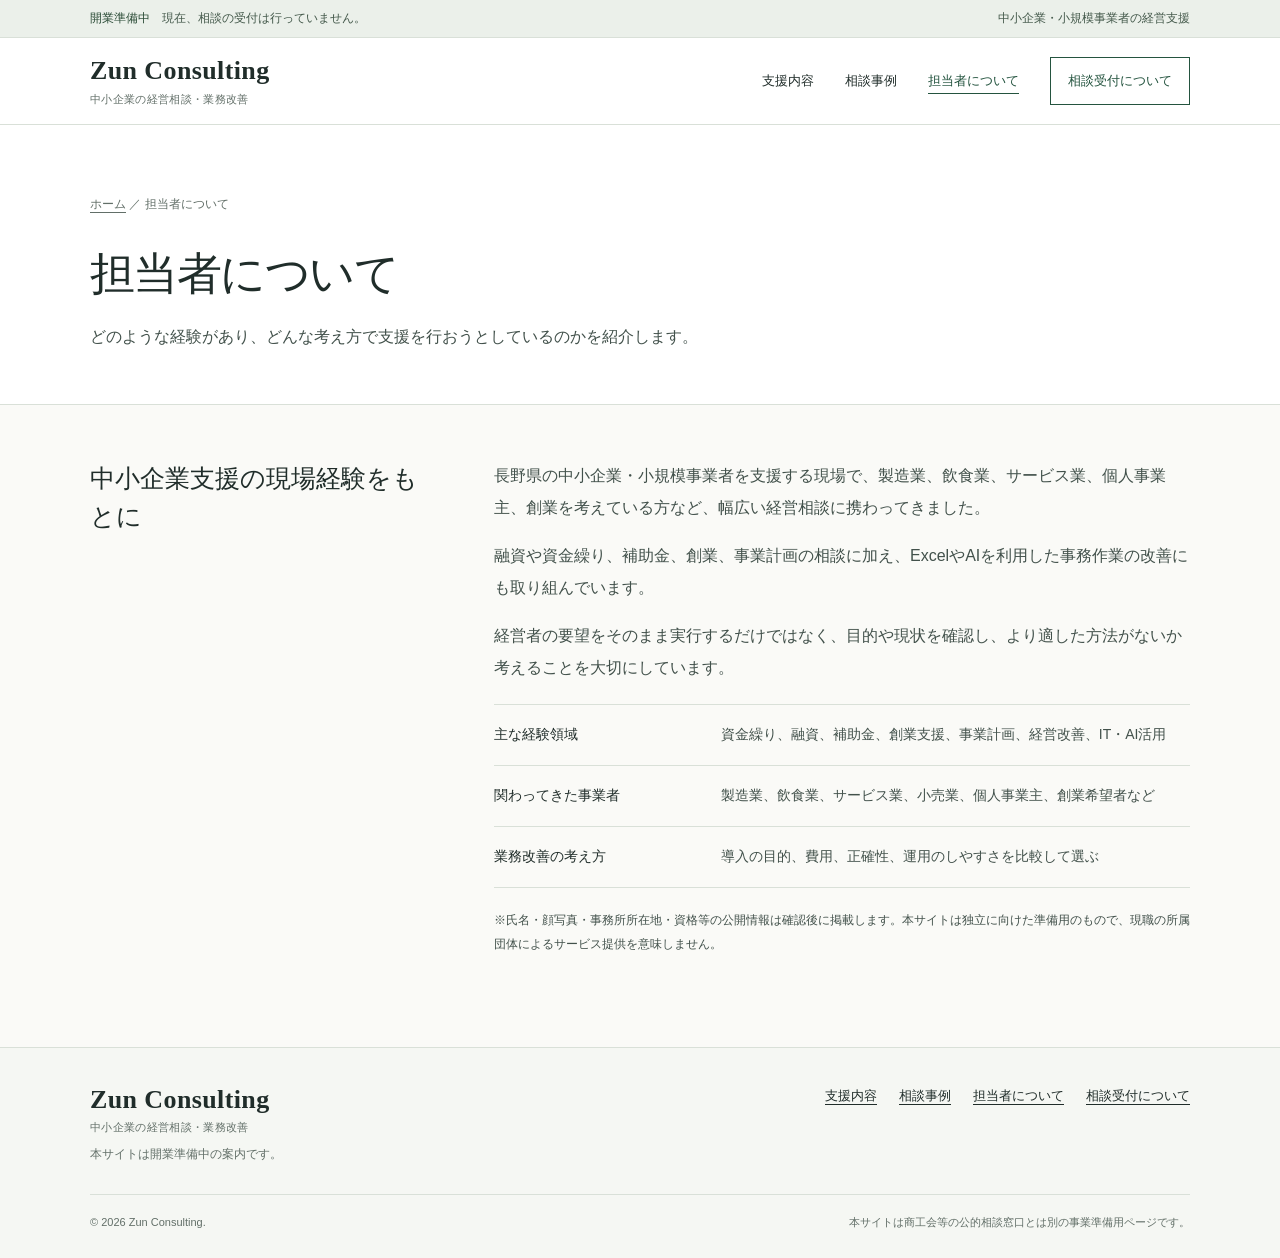
==== about/index.html @ 48c7df23 "Replace editorial concept with clear trust-first consulting website" ====
<!doctype html>
<html lang="ja"><head><meta charset="utf-8"><meta name="viewport" content="width=device-width,initial-scale=1">
<title>担当者について | Zun Consulting（開業準備中）</title>
<meta name="description" content="長野県の中小企業支援の現場経験と、経営課題の整理・業務改善への取り組みを紹介します。"><meta name="theme-color" content="#24543f">
<meta name="robots" content="noindex,nofollow"><link rel="canonical" href="https://ususyokokoman-gif.github.io/zun-consulting-public-site/about/">
<link rel="icon" type="image/svg+xml" href="../assets/favicon.svg">
<link rel="stylesheet" href="../assets/style.css"></head>
<body><a class="skip" href="#content">本文へ移動</a>
<div class="notice"><div class="container"><span><strong>開業準備中</strong>　現在、相談の受付は行っていません。</span><span>中小企業・小規模事業者の経営支援</span></div></div>
<header class="site-header"><div class="container header-inner"><a href="../" class="brand" aria-label="Zun Consulting トップページ"><span class="brand-name">Zun Consulting</span><span class="brand-note">中小企業の経営相談・業務改善</span></a><button class="menu-toggle" id="menu-toggle" type="button" aria-expanded="false" aria-controls="site-nav">メニュー</button><nav class="nav" id="site-nav" aria-label="主なメニュー"><a href="../services/">支援内容</a><a href="../cases/">相談事例</a><a href="../about/" aria-current="page">担当者について</a><a class="nav-last" href="../contact/">相談受付について</a></nav></div></header>
<main id="content"><section class="page-intro"><div class="container"><div class="breadcrumb"><a href="../">ホーム</a> ／ 担当者について</div><h1>担当者について</h1><p>どのような経験があり、どんな考え方で支援を行おうとしているのかを紹介します。</p></div></section>
<section class="inner"><div class="container"><div class="about-body"><h2>中小企業支援の現場経験をもとに</h2><div><p>長野県の中小企業・小規模事業者を支援する現場で、製造業、飲食業、サービス業、個人事業主、創業を考えている方など、幅広い経営相談に携わってきました。</p><p>融資や資金繰り、補助金、創業、事業計画の相談に加え、ExcelやAIを利用した事務作業の改善にも取り組んでいます。</p><p>経営者の要望をそのまま実行するだけではなく、目的や現状を確認し、より適した方法がないか考えることを大切にしています。</p>
<div class="list-lines"><div><strong>主な経験領域</strong><span>資金繰り、融資、補助金、創業支援、事業計画、経営改善、IT・AI活用</span></div><div><strong>関わってきた事業者</strong><span>製造業、飲食業、サービス業、小売業、個人事業主、創業希望者など</span></div><div><strong>業務改善の考え方</strong><span>導入の目的、費用、正確性、運用のしやすさを比較して選ぶ</span></div></div>
<p class="legal-note">※氏名・顔写真・事務所所在地・資格等の公開情報は確認後に掲載します。本サイトは独立に向けた準備用のもので、現職の所属団体によるサービス提供を意味しません。</p></div></div></div></section></main>
<footer class="site-footer"><div class="container"><div class="footer-main"><div><a class="brand" href="../"><span class="brand-name">Zun Consulting</span><span class="brand-note">中小企業の経営相談・業務改善</span></a><p>本サイトは開業準備中の案内です。</p></div><nav class="footer-links" aria-label="フッターメニュー"><a href="../services/">支援内容</a><a href="../cases/">相談事例</a><a href="../about/">担当者について</a><a href="../contact/">相談受付について</a></nav></div><div class="footer-bottom"><span>© 2026 Zun Consulting.</span><span>本サイトは商工会等の公的相談窓口とは別の事業準備用ページです。</span></div></div></footer>
<script src="../assets/main.js" defer></script></body></html>
---- assets/style.css ----
@charset "UTF-8";
/* Zun Consulting — clarity-first website. No UI kit, stock photos, tracking or external fonts. */
:root{--ink:#202d2a;--ink-2:#42514b;--muted:#626f68;--border:#d9e0d8;--paper:#fff;--bg:#fafaf7;--soft:#f2f5f0;--warm:#f7f4ed;--brand:#24543f;--brand-deep:#183d30;--max:1100px;font-family:"Noto Sans CJK JP","Noto Sans JP","Hiragino Kaku Gothic ProN","Yu Gothic",Meiryo,sans-serif;color:var(--ink);background:var(--bg);font-synthesis:none}
*,*::before,*::after{box-sizing:border-box}html{scroll-behavior:smooth}body{margin:0;line-height:1.85;-webkit-font-smoothing:antialiased}a{color:inherit;text-underline-offset:4px}a:hover{color:var(--brand)}a:focus-visible,button:focus-visible,summary:focus-visible{outline:3px solid #9db5a6;outline-offset:4px}button{font:inherit}img{max-width:100%}.container{width:min(calc(100% - 56px),var(--max));margin:auto}.visually-hidden{position:absolute;clip:rect(0,0,0,0);overflow:hidden;width:1px;height:1px;white-space:nowrap}.skip{position:absolute;top:-5rem;left:1rem;background:#fff;padding:.7rem 1rem;z-index:100}.skip:focus{top:1rem}
.notice{background:#ebf0ea;border-bottom:1px solid var(--border);font-size:12px;color:#44594b}.notice .container{min-height:37px;display:flex;align-items:center;justify-content:space-between;gap:1rem}.notice strong{font-weight:700;color:#294a35}.site-header{background:var(--paper);border-bottom:1px solid var(--border)}.header-inner{display:flex;align-items:center;justify-content:space-between;gap:22px;min-height:86px}.brand{display:inline-flex;flex-direction:column;text-decoration:none;line-height:1.25;flex-shrink:0}.brand-name{font-family:Georgia,Times,"Noto Serif CJK JP",serif;font-size:26px;letter-spacing:.015em;font-weight:700}.brand-note{color:var(--muted);font-size:11px;letter-spacing:.03em;margin-top:5px}.nav{display:flex;align-items:center;gap:31px}.nav a{font-weight:600;font-size:13px;text-decoration:none;white-space:nowrap}.nav a[aria-current=page]{color:var(--brand);text-decoration:underline;text-underline-offset:8px}.nav a.nav-last{border:1px solid var(--brand);color:var(--brand);padding:11px 17px}.nav a.nav-last:hover{background:var(--brand);color:white}.menu-toggle{display:none;color:var(--ink);background:white;border:1px solid var(--border);padding:8px 12px;font-size:13px;cursor:pointer}
.hero{background:var(--paper);border-bottom:1px solid var(--border)}.hero-inner{display:grid;grid-template-columns:minmax(0,1.18fr) minmax(300px,.82fr);gap:6%;align-items:stretch}.hero-main{padding:86px 0 87px}.small-head{display:block;font-size:13px;font-weight:700;color:var(--brand);margin-bottom:21px;letter-spacing:.03em}.hero h1{font-size:clamp(37px,4.4vw,57px);line-height:1.35;letter-spacing:-.038em;font-weight:750;margin:0 0 26px}.hero h1 span{display:block}.hero-lead{font-size:18px;line-height:1.95;max-width:620px;margin:0 0 22px;font-weight:500}.hero-sub{font-size:14px;color:var(--ink-2);line-height:2;max-width:600px;margin:0}.hero-buttons{display:flex;align-items:center;gap:22px;flex-wrap:wrap;margin-top:37px}.btn{display:inline-flex;align-items:center;justify-content:center;min-height:49px;padding:10px 22px;font-size:14px;font-weight:700;text-decoration:none;border:1px solid var(--brand);background:var(--brand);color:white}.btn:hover{background:var(--brand-deep);color:white}.text-link{font-size:14px;font-weight:700;text-decoration:underline;text-underline-offset:5px}.hero-aside{padding:54px 0 55px;display:flex;flex-direction:column;justify-content:center}.question-panel{padding:31px 35px;background:var(--soft);border-left:4px solid var(--brand)}.question-panel h2{font-size:20px;margin:0 0 12px;font-weight:700;line-height:1.6}.question-list{margin:0;padding:0;list-style:none}.question-list li{padding:15px 0;border-top:1px solid #d0dbd1;font-size:14px;line-height:1.75}.question-list li:last-child{padding-bottom:0}.question-list strong{color:var(--brand);font-weight:700}.question-end{font-size:12px;color:var(--muted);margin:18px 0 0}.minor-note{font-size:12px;color:var(--muted);line-height:1.75}
.section{padding:77px 0 84px}.section.alt{background:var(--paper)}.section.soft{background:var(--soft)}.section.warm{background:var(--warm)}.section-header{display:flex;align-items:flex-start;justify-content:space-between;gap:40px;margin-bottom:32px}.section h2{font-size:clamp(25px,2.8vw,34px);line-height:1.5;letter-spacing:-.035em;margin:0;font-weight:750}.section-intro{margin:8px 0 0;font-size:14px;color:var(--ink-2);max-width:440px;line-height:1.85}.section-description{margin:0 0 30px;color:var(--ink-2);max-width:850px}.service-table{border-top:2px solid var(--ink)}.service-line{display:grid;grid-template-columns:29% 1fr auto;gap:20px;align-items:start;padding:26px 6px 26px 3px;border-bottom:1px solid var(--border);text-decoration:none}.service-line:hover{background:#f5f8f4;color:var(--ink)}.service-line h3{font-size:20px;margin:0;font-weight:700;line-height:1.6}.service-line p{margin:0;color:var(--ink-2);font-size:14px;line-height:1.9}.service-line .arrow{font-size:20px;color:var(--brand);line-height:1.5}.simple-grid{display:grid;grid-template-columns:repeat(2,minmax(0,1fr));gap:0 48px}.issue{padding:20px 0;border-top:1px solid var(--border)}.issue h3{font-size:17px;margin:0 0 4px;line-height:1.55}.issue p{font-size:14px;color:var(--ink-2);margin:0;line-height:1.85}.case-table{border-top:2px solid var(--ink)}.case-line{display:grid;grid-template-columns:22% 1fr;gap:36px;padding:28px 3px 31px;border-bottom:1px solid var(--border)}.case-meta{color:var(--muted);font-size:13px;padding-top:5px}.case-line h3{font-size:21px;line-height:1.6;margin:0 0 12px}.case-line p{font-size:14px;line-height:1.95;color:var(--ink-2);margin:0 0 8px}.case-line a{font-size:13px;font-weight:700;color:var(--brand)}.section-foot{margin-top:24px}.profile-intro{display:grid;grid-template-columns:33% 1fr;gap:55px;align-items:start}.profile-intro h2{max-width:260px}.profile-intro p{font-size:15px;color:var(--ink-2);margin:0 0 17px}.profile-intro .profile-facts{display:flex;flex-wrap:wrap;gap:9px;margin:20px 0}.fact{padding:5px 12px;border:1px solid #bfd0c2;font-size:12px;color:var(--brand);font-weight:700}.steps{display:grid;grid-template-columns:repeat(3,1fr);gap:32px;margin-top:32px}.step{border-top:2px solid var(--brand);padding-top:20px}.step .step-number{color:var(--brand);font-size:13px;font-weight:750}.step h3{font-size:19px;margin:9px 0 9px}.step p{font-size:14px;margin:0;color:var(--ink-2)}.faq details{border-top:1px solid var(--border);padding:0}.faq details:last-child{border-bottom:1px solid var(--border)}.faq summary{padding:20px 3px;cursor:pointer;font-weight:700;font-size:15px;list-style:none;display:flex;align-items:center;justify-content:space-between;gap:14px}.faq summary::-webkit-details-marker{display:none}.faq summary::after{content:'＋';font-size:18px;color:var(--brand);flex-shrink:0}.faq details[open] summary::after{content:'−'}.faq details p{margin:0;padding:0 36px 23px 3px;color:var(--ink-2);font-size:14px}.contact-strip{background:var(--brand-deep);color:white;padding:45px 0}.contact-strip-in{display:flex;align-items:center;justify-content:space-between;gap:35px}.contact-strip h2{font-size:26px;line-height:1.5;margin:0 0 7px}.contact-strip p{margin:0;font-size:14px;color:#e2ebe3}.btn-outline{background:white;color:var(--brand-deep);border-color:white}.btn-outline:hover{background:#f0f6f0;color:var(--brand-deep)}.site-footer{background:#f5f7f3;border-top:1px solid var(--border);padding:36px 0 25px}.footer-main{display:flex;justify-content:space-between;align-items:flex-start;gap:35px}.footer-main p{margin:8px 0 0;color:var(--muted);font-size:12px}.footer-links{display:flex;gap:22px;flex-wrap:wrap}.footer-links a{font-size:13px}.footer-bottom{display:flex;justify-content:space-between;gap:15px;border-top:1px solid var(--border);margin-top:29px;padding-top:17px;font-size:11px;color:var(--muted)}
.page-intro{padding:68px 0 53px;background:var(--paper);border-bottom:1px solid var(--border)}.breadcrumb{font-size:12px;color:var(--muted);margin-bottom:25px}.breadcrumb a{color:var(--muted)}.page-intro h1{font-size:clamp(32px,4vw,45px);letter-spacing:-.035em;line-height:1.5;margin:0 0 14px}.page-intro p{font-size:16px;color:var(--ink-2);max-width:830px;margin:0}.inner{padding:55px 0 75px}.inner h2{font-size:25px;line-height:1.5;margin:0 0 19px}.inner h3{font-size:19px;line-height:1.5;margin:0 0 13px}.inner p{color:var(--ink-2)}.detail-row{display:grid;grid-template-columns:31% 1fr;gap:55px;padding:35px 4px;border-top:1px solid var(--border)}.detail-row:first-of-type{border-top:2px solid var(--ink)}.detail-row h2{margin:0}.detail-row .lead-p{margin:0 0 18px;font-size:15px;color:var(--ink)}.detail-row ul{margin:0;padding-left:1.3rem;color:var(--ink-2);font-size:14px;line-height:2}.detail-row .subtle{font-size:13px;color:var(--muted);margin-top:15px}.aside-note{padding:20px 24px;background:var(--soft);border-left:3px solid #8bb09b;color:var(--ink-2);font-size:13px;line-height:1.85}.case-story{border-top:2px solid var(--ink);padding:33px 0 43px;display:grid;grid-template-columns:26% 1fr;gap:45px}.case-story+.case-story{border-top:1px solid var(--border)}.case-story .kind{font-size:13px;color:var(--muted);margin:6px 0}.case-story h2{margin:0}.story-dl{display:grid;grid-template-columns:94px 1fr;gap:8px 20px;margin:19px 0 0;font-size:14px}.story-dl dt{font-weight:700;color:var(--brand)}.story-dl dd{margin:0;color:var(--ink-2)}.about-body{display:grid;grid-template-columns:32% 1fr;gap:52px}.about-body p{margin:0 0 16px;line-height:2}.list-lines{border-top:1px solid var(--border);margin:20px 0}.list-lines>div{padding:17px 0;display:grid;grid-template-columns:29% 1fr;gap:25px;border-bottom:1px solid var(--border);font-size:14px}.list-lines strong{font-weight:700}.list-lines span{color:var(--ink-2)}.contact-status{padding:30px 33px;background:var(--soft);border-left:4px solid var(--brand)}.contact-status strong{font-size:19px;color:var(--brand)}.contact-status p{margin:9px 0 0}.pair{display:grid;grid-template-columns:1fr 1fr;gap:54px;margin-top:49px}.pair h2{font-size:23px}.pair p{font-size:14px}.list-clear{padding-left:1.2rem;color:var(--ink-2);font-size:14px;line-height:2}.legal-note{color:var(--muted);font-size:12px;line-height:1.95}
@media(max-width:950px){.nav{gap:18px}.nav a{font-size:12px}.hero-inner{gap:3%;grid-template-columns:1.1fr .9fr}.hero h1{font-size:clamp(34px,4.3vw,49px)}.question-panel{padding:25px 24px}}
@media(max-width:720px){.container{width:min(calc(100% - 36px),var(--max))}.notice .container{min-height:43px;gap:7px;align-items:center}.notice span:last-child{display:none}.header-inner{min-height:75px}.brand-name{font-size:23px}.menu-toggle{display:block}.nav{display:none;position:absolute;top:calc(43px + 75px);left:0;right:0;background:white;border-bottom:1px solid var(--border);padding:13px 18px 21px;z-index:20;box-shadow:0 12px 17px #202d2a12}.nav.open{display:flex;flex-direction:column;align-items:stretch;gap:0}.nav a{font-size:15px;padding:12px 7px;border-bottom:1px solid var(--border)}.nav a.nav-last{margin-top:14px;text-align:center;border:1px solid var(--brand)}.hero-inner{display:block}.hero-main{padding:61px 0 35px}.hero h1{font-size:clamp(34px,7vw,46px)}.hero h1 span{display:inline}.hero h1 span::after{content:'\a';white-space:pre}.hero-lead{font-size:16px}.hero-sub{font-size:14px}.hero-buttons{gap:20px;margin-top:26px}.hero-aside{padding:0 0 38px}.question-panel{padding:24px 22px}.question-list li{padding:12px 0}.section{padding:55px 0 60px}.section-header{display:block;margin-bottom:27px}.section-intro{margin:10px 0 0}.service-line{grid-template-columns:1fr 18px;gap:5px;padding:22px 1px}.service-line h3{grid-column:1/2;font-size:20px}.service-line p{grid-column:1/2;grid-row:2/3}.service-line .arrow{grid-column:2/3;grid-row:1/3}.simple-grid{grid-template-columns:1fr;gap:0}.case-line{grid-template-columns:1fr;gap:8px;padding:23px 2px}.case-line h3{font-size:19px}.profile-intro,.about-body,.detail-row,.case-story{grid-template-columns:1fr;gap:15px}.steps{grid-template-columns:1fr;gap:22px}.step{padding-top:13px}.contact-strip-in{display:block}.contact-strip h2{font-size:24px}.contact-strip .btn{margin-top:25px}.footer-main{display:block}.footer-links{margin-top:23px;gap:13px 18px}.footer-bottom{display:block}.footer-bottom span{display:block;margin:8px 0}.page-intro{padding:43px 0 38px}.breadcrumb{margin-bottom:14px}.page-intro h1{font-size:33px}.inner{padding:42px 0 55px}.detail-row,.case-story{padding:29px 0}.story-dl{grid-template-columns:73px 1fr;gap:7px 12px}.pair{display:block;margin-top:38px}.pair>div+div{margin-top:35px}.list-lines>div{display:block}.list-lines strong{display:block;margin-bottom:5px}}
@media(prefers-reduced-motion:reduce){html{scroll-behavior:auto}}
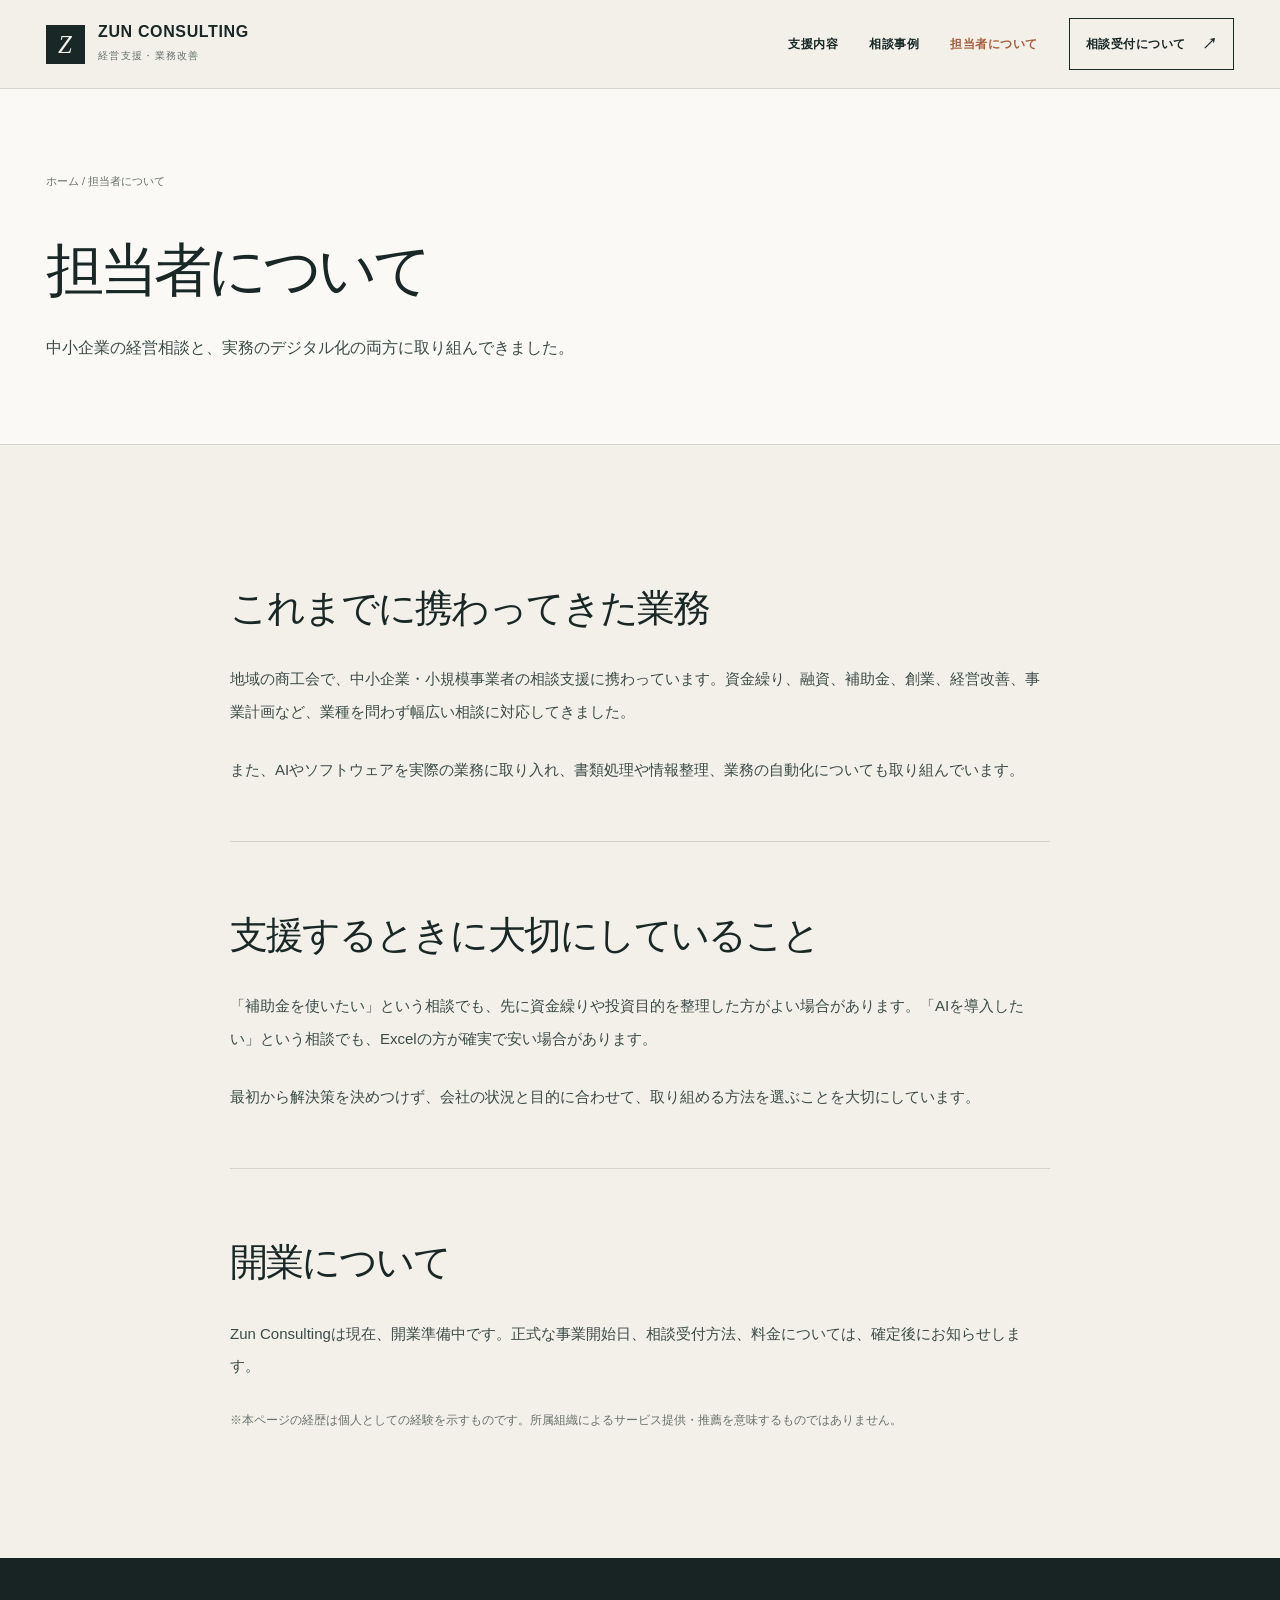
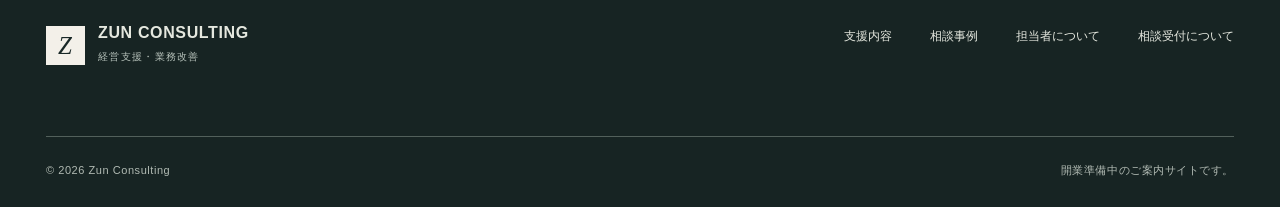
==== commit e997a760: "Refine original visual identity: remove generic AI language and clarify services" ====
--- a/about/index.html
+++ b/about/index.html
@@ -1,16 +1 @@
-<!doctype html>
-<html lang="ja"><head><meta charset="utf-8"><meta name="viewport" content="width=device-width,initial-scale=1">
-<title>担当者について | Zun Consulting（開業準備中）</title>
-<meta name="description" content="長野県の中小企業支援の現場経験と、経営課題の整理・業務改善への取り組みを紹介します。"><meta name="theme-color" content="#24543f">
-<meta name="robots" content="noindex,nofollow"><link rel="canonical" href="https://ususyokokoman-gif.github.io/zun-consulting-public-site/about/">
-<link rel="icon" type="image/svg+xml" href="../assets/favicon.svg">
-<link rel="stylesheet" href="../assets/style.css"></head>
-<body><a class="skip" href="#content">本文へ移動</a>
-<div class="notice"><div class="container"><span><strong>開業準備中</strong>　現在、相談の受付は行っていません。</span><span>中小企業・小規模事業者の経営支援</span></div></div>
-<header class="site-header"><div class="container header-inner"><a href="../" class="brand" aria-label="Zun Consulting トップページ"><span class="brand-name">Zun Consulting</span><span class="brand-note">中小企業の経営相談・業務改善</span></a><button class="menu-toggle" id="menu-toggle" type="button" aria-expanded="false" aria-controls="site-nav">メニュー</button><nav class="nav" id="site-nav" aria-label="主なメニュー"><a href="../services/">支援内容</a><a href="../cases/">相談事例</a><a href="../about/" aria-current="page">担当者について</a><a class="nav-last" href="../contact/">相談受付について</a></nav></div></header>
-<main id="content"><section class="page-intro"><div class="container"><div class="breadcrumb"><a href="../">ホーム</a> ／ 担当者について</div><h1>担当者について</h1><p>どのような経験があり、どんな考え方で支援を行おうとしているのかを紹介します。</p></div></section>
-<section class="inner"><div class="container"><div class="about-body"><h2>中小企業支援の現場経験をもとに</h2><div><p>長野県の中小企業・小規模事業者を支援する現場で、製造業、飲食業、サービス業、個人事業主、創業を考えている方など、幅広い経営相談に携わってきました。</p><p>融資や資金繰り、補助金、創業、事業計画の相談に加え、ExcelやAIを利用した事務作業の改善にも取り組んでいます。</p><p>経営者の要望をそのまま実行するだけではなく、目的や現状を確認し、より適した方法がないか考えることを大切にしています。</p>
-<div class="list-lines"><div><strong>主な経験領域</strong><span>資金繰り、融資、補助金、創業支援、事業計画、経営改善、IT・AI活用</span></div><div><strong>関わってきた事業者</strong><span>製造業、飲食業、サービス業、小売業、個人事業主、創業希望者など</span></div><div><strong>業務改善の考え方</strong><span>導入の目的、費用、正確性、運用のしやすさを比較して選ぶ</span></div></div>
-<p class="legal-note">※氏名・顔写真・事務所所在地・資格等の公開情報は確認後に掲載します。本サイトは独立に向けた準備用のもので、現職の所属団体によるサービス提供を意味しません。</p></div></div></div></section></main>
-<footer class="site-footer"><div class="container"><div class="footer-main"><div><a class="brand" href="../"><span class="brand-name">Zun Consulting</span><span class="brand-note">中小企業の経営相談・業務改善</span></a><p>本サイトは開業準備中の案内です。</p></div><nav class="footer-links" aria-label="フッターメニュー"><a href="../services/">支援内容</a><a href="../cases/">相談事例</a><a href="../about/">担当者について</a><a href="../contact/">相談受付について</a></nav></div><div class="footer-bottom"><span>© 2026 Zun Consulting.</span><span>本サイトは商工会等の公的相談窓口とは別の事業準備用ページです。</span></div></div></footer>
-<script src="../assets/main.js" defer></script></body></html>+<!doctype html><html lang="ja"><head><meta charset="utf-8"><meta name="viewport" content="width=device-width, initial-scale=1"><meta name="color-scheme" content="light"><meta name="theme-color" content="#192827"><meta name="robots" content="noindex,nofollow"><title>担当者について | Zun Consulting</title><meta name="description" content="商工会での経営相談の実務経験と、IT・AIの活用を組み合わせた支援方針について紹介します。"><link rel="icon" type="image/svg+xml" href="../assets/favicon.svg"><link rel="stylesheet" href="../assets/style.css"><script defer src="../assets/main.js"></script></head><body><a class="skip-link" href="#main">本文へ移動</a><header class="header"><div class="header-in shell"><a class="brand" href="../index.html" aria-label="Zun Consulting トップページへ"><span class="brand-mark" aria-hidden="true">Z</span><span><span class="brand-word">ZUN CONSULTING</span><span class="brand-sub">経営支援・業務改善</span></span></a><button class="menu-button" type="button" aria-label="メニューを開閉" aria-expanded="false" aria-controls="primary-nav"><span aria-hidden="true"></span></button><nav id="primary-nav" class="nav" aria-label="グローバルナビゲーション"><a href="../services/">支援内容</a><a href="../cases/">相談事例</a><a href="../about/" aria-current="page">担当者について</a><a href="../contact/" class="nav-contact">相談受付について</a></nav></div></header><main id="main"><section class="page-hero"><div class="shell"><div class="breadcrumb"><a href="../index.html">ホーム</a> / 担当者について</div><h1>担当者について</h1><p>中小企業の経営相談と、実務のデジタル化の両方に取り組んできました。</p></div></section><div class="page-main"><div class="shell prose"><h2>これまでに携わってきた業務</h2><p>地域の商工会で、中小企業・小規模事業者の相談支援に携わっています。資金繰り、融資、補助金、創業、経営改善、事業計画など、業種を問わず幅広い相談に対応してきました。</p><p>また、AIやソフトウェアを実際の業務に取り入れ、書類処理や情報整理、業務の自動化についても取り組んでいます。</p><div class="divider"></div><h2>支援するときに大切にしていること</h2><p>「補助金を使いたい」という相談でも、先に資金繰りや投資目的を整理した方がよい場合があります。「AIを導入したい」という相談でも、Excelの方が確実で安い場合があります。</p><p>最初から解決策を決めつけず、会社の状況と目的に合わせて、取り組める方法を選ぶことを大切にしています。</p><div class="divider"></div><h2>開業について</h2><p>Zun Consultingは現在、開業準備中です。正式な事業開始日、相談受付方法、料金については、確定後にお知らせします。</p><p class="quiet">※本ページの経歴は個人としての経験を示すものです。所属組織によるサービス提供・推薦を意味するものではありません。</p></div></div></main><footer class="footer"><div class="shell"><div class="footer-top"><a class="brand" href="../index.html" aria-label="Zun Consulting トップページへ"><span class="brand-mark" aria-hidden="true">Z</span><span><span class="brand-word">ZUN CONSULTING</span><span class="brand-sub">経営支援・業務改善</span></span></a><nav class="footer-nav" aria-label="フッターナビゲーション"><a href="../services/">支援内容</a><a href="../cases/">相談事例</a><a href="../about/">担当者について</a><a href="../contact/">相談受付について</a></nav></div><div class="footer-bottom"><span>© 2026 Zun Consulting</span><span>開業準備中のご案内サイトです。</span></div></div></footer></body></html>
--- a/assets/style.css
+++ b/assets/style.css
@@ -1,11 +1,58 @@
 @charset "UTF-8";
-/* Zun Consulting — clarity-first website. No UI kit, stock photos, tracking or external fonts. */
-:root{--ink:#202d2a;--ink-2:#42514b;--muted:#626f68;--border:#d9e0d8;--paper:#fff;--bg:#fafaf7;--soft:#f2f5f0;--warm:#f7f4ed;--brand:#24543f;--brand-deep:#183d30;--max:1100px;font-family:"Noto Sans CJK JP","Noto Sans JP","Hiragino Kaku Gothic ProN","Yu Gothic",Meiryo,sans-serif;color:var(--ink);background:var(--bg);font-synthesis:none}
-*,*::before,*::after{box-sizing:border-box}html{scroll-behavior:smooth}body{margin:0;line-height:1.85;-webkit-font-smoothing:antialiased}a{color:inherit;text-underline-offset:4px}a:hover{color:var(--brand)}a:focus-visible,button:focus-visible,summary:focus-visible{outline:3px solid #9db5a6;outline-offset:4px}button{font:inherit}img{max-width:100%}.container{width:min(calc(100% - 56px),var(--max));margin:auto}.visually-hidden{position:absolute;clip:rect(0,0,0,0);overflow:hidden;width:1px;height:1px;white-space:nowrap}.skip{position:absolute;top:-5rem;left:1rem;background:#fff;padding:.7rem 1rem;z-index:100}.skip:focus{top:1rem}
-.notice{background:#ebf0ea;border-bottom:1px solid var(--border);font-size:12px;color:#44594b}.notice .container{min-height:37px;display:flex;align-items:center;justify-content:space-between;gap:1rem}.notice strong{font-weight:700;color:#294a35}.site-header{background:var(--paper);border-bottom:1px solid var(--border)}.header-inner{display:flex;align-items:center;justify-content:space-between;gap:22px;min-height:86px}.brand{display:inline-flex;flex-direction:column;text-decoration:none;line-height:1.25;flex-shrink:0}.brand-name{font-family:Georgia,Times,"Noto Serif CJK JP",serif;font-size:26px;letter-spacing:.015em;font-weight:700}.brand-note{color:var(--muted);font-size:11px;letter-spacing:.03em;margin-top:5px}.nav{display:flex;align-items:center;gap:31px}.nav a{font-weight:600;font-size:13px;text-decoration:none;white-space:nowrap}.nav a[aria-current=page]{color:var(--brand);text-decoration:underline;text-underline-offset:8px}.nav a.nav-last{border:1px solid var(--brand);color:var(--brand);padding:11px 17px}.nav a.nav-last:hover{background:var(--brand);color:white}.menu-toggle{display:none;color:var(--ink);background:white;border:1px solid var(--border);padding:8px 12px;font-size:13px;cursor:pointer}
-.hero{background:var(--paper);border-bottom:1px solid var(--border)}.hero-inner{display:grid;grid-template-columns:minmax(0,1.18fr) minmax(300px,.82fr);gap:6%;align-items:stretch}.hero-main{padding:86px 0 87px}.small-head{display:block;font-size:13px;font-weight:700;color:var(--brand);margin-bottom:21px;letter-spacing:.03em}.hero h1{font-size:clamp(37px,4.4vw,57px);line-height:1.35;letter-spacing:-.038em;font-weight:750;margin:0 0 26px}.hero h1 span{display:block}.hero-lead{font-size:18px;line-height:1.95;max-width:620px;margin:0 0 22px;font-weight:500}.hero-sub{font-size:14px;color:var(--ink-2);line-height:2;max-width:600px;margin:0}.hero-buttons{display:flex;align-items:center;gap:22px;flex-wrap:wrap;margin-top:37px}.btn{display:inline-flex;align-items:center;justify-content:center;min-height:49px;padding:10px 22px;font-size:14px;font-weight:700;text-decoration:none;border:1px solid var(--brand);background:var(--brand);color:white}.btn:hover{background:var(--brand-deep);color:white}.text-link{font-size:14px;font-weight:700;text-decoration:underline;text-underline-offset:5px}.hero-aside{padding:54px 0 55px;display:flex;flex-direction:column;justify-content:center}.question-panel{padding:31px 35px;background:var(--soft);border-left:4px solid var(--brand)}.question-panel h2{font-size:20px;margin:0 0 12px;font-weight:700;line-height:1.6}.question-list{margin:0;padding:0;list-style:none}.question-list li{padding:15px 0;border-top:1px solid #d0dbd1;font-size:14px;line-height:1.75}.question-list li:last-child{padding-bottom:0}.question-list strong{color:var(--brand);font-weight:700}.question-end{font-size:12px;color:var(--muted);margin:18px 0 0}.minor-note{font-size:12px;color:var(--muted);line-height:1.75}
-.section{padding:77px 0 84px}.section.alt{background:var(--paper)}.section.soft{background:var(--soft)}.section.warm{background:var(--warm)}.section-header{display:flex;align-items:flex-start;justify-content:space-between;gap:40px;margin-bottom:32px}.section h2{font-size:clamp(25px,2.8vw,34px);line-height:1.5;letter-spacing:-.035em;margin:0;font-weight:750}.section-intro{margin:8px 0 0;font-size:14px;color:var(--ink-2);max-width:440px;line-height:1.85}.section-description{margin:0 0 30px;color:var(--ink-2);max-width:850px}.service-table{border-top:2px solid var(--ink)}.service-line{display:grid;grid-template-columns:29% 1fr auto;gap:20px;align-items:start;padding:26px 6px 26px 3px;border-bottom:1px solid var(--border);text-decoration:none}.service-line:hover{background:#f5f8f4;color:var(--ink)}.service-line h3{font-size:20px;margin:0;font-weight:700;line-height:1.6}.service-line p{margin:0;color:var(--ink-2);font-size:14px;line-height:1.9}.service-line .arrow{font-size:20px;color:var(--brand);line-height:1.5}.simple-grid{display:grid;grid-template-columns:repeat(2,minmax(0,1fr));gap:0 48px}.issue{padding:20px 0;border-top:1px solid var(--border)}.issue h3{font-size:17px;margin:0 0 4px;line-height:1.55}.issue p{font-size:14px;color:var(--ink-2);margin:0;line-height:1.85}.case-table{border-top:2px solid var(--ink)}.case-line{display:grid;grid-template-columns:22% 1fr;gap:36px;padding:28px 3px 31px;border-bottom:1px solid var(--border)}.case-meta{color:var(--muted);font-size:13px;padding-top:5px}.case-line h3{font-size:21px;line-height:1.6;margin:0 0 12px}.case-line p{font-size:14px;line-height:1.95;color:var(--ink-2);margin:0 0 8px}.case-line a{font-size:13px;font-weight:700;color:var(--brand)}.section-foot{margin-top:24px}.profile-intro{display:grid;grid-template-columns:33% 1fr;gap:55px;align-items:start}.profile-intro h2{max-width:260px}.profile-intro p{font-size:15px;color:var(--ink-2);margin:0 0 17px}.profile-intro .profile-facts{display:flex;flex-wrap:wrap;gap:9px;margin:20px 0}.fact{padding:5px 12px;border:1px solid #bfd0c2;font-size:12px;color:var(--brand);font-weight:700}.steps{display:grid;grid-template-columns:repeat(3,1fr);gap:32px;margin-top:32px}.step{border-top:2px solid var(--brand);padding-top:20px}.step .step-number{color:var(--brand);font-size:13px;font-weight:750}.step h3{font-size:19px;margin:9px 0 9px}.step p{font-size:14px;margin:0;color:var(--ink-2)}.faq details{border-top:1px solid var(--border);padding:0}.faq details:last-child{border-bottom:1px solid var(--border)}.faq summary{padding:20px 3px;cursor:pointer;font-weight:700;font-size:15px;list-style:none;display:flex;align-items:center;justify-content:space-between;gap:14px}.faq summary::-webkit-details-marker{display:none}.faq summary::after{content:'＋';font-size:18px;color:var(--brand);flex-shrink:0}.faq details[open] summary::after{content:'−'}.faq details p{margin:0;padding:0 36px 23px 3px;color:var(--ink-2);font-size:14px}.contact-strip{background:var(--brand-deep);color:white;padding:45px 0}.contact-strip-in{display:flex;align-items:center;justify-content:space-between;gap:35px}.contact-strip h2{font-size:26px;line-height:1.5;margin:0 0 7px}.contact-strip p{margin:0;font-size:14px;color:#e2ebe3}.btn-outline{background:white;color:var(--brand-deep);border-color:white}.btn-outline:hover{background:#f0f6f0;color:var(--brand-deep)}.site-footer{background:#f5f7f3;border-top:1px solid var(--border);padding:36px 0 25px}.footer-main{display:flex;justify-content:space-between;align-items:flex-start;gap:35px}.footer-main p{margin:8px 0 0;color:var(--muted);font-size:12px}.footer-links{display:flex;gap:22px;flex-wrap:wrap}.footer-links a{font-size:13px}.footer-bottom{display:flex;justify-content:space-between;gap:15px;border-top:1px solid var(--border);margin-top:29px;padding-top:17px;font-size:11px;color:var(--muted)}
-.page-intro{padding:68px 0 53px;background:var(--paper);border-bottom:1px solid var(--border)}.breadcrumb{font-size:12px;color:var(--muted);margin-bottom:25px}.breadcrumb a{color:var(--muted)}.page-intro h1{font-size:clamp(32px,4vw,45px);letter-spacing:-.035em;line-height:1.5;margin:0 0 14px}.page-intro p{font-size:16px;color:var(--ink-2);max-width:830px;margin:0}.inner{padding:55px 0 75px}.inner h2{font-size:25px;line-height:1.5;margin:0 0 19px}.inner h3{font-size:19px;line-height:1.5;margin:0 0 13px}.inner p{color:var(--ink-2)}.detail-row{display:grid;grid-template-columns:31% 1fr;gap:55px;padding:35px 4px;border-top:1px solid var(--border)}.detail-row:first-of-type{border-top:2px solid var(--ink)}.detail-row h2{margin:0}.detail-row .lead-p{margin:0 0 18px;font-size:15px;color:var(--ink)}.detail-row ul{margin:0;padding-left:1.3rem;color:var(--ink-2);font-size:14px;line-height:2}.detail-row .subtle{font-size:13px;color:var(--muted);margin-top:15px}.aside-note{padding:20px 24px;background:var(--soft);border-left:3px solid #8bb09b;color:var(--ink-2);font-size:13px;line-height:1.85}.case-story{border-top:2px solid var(--ink);padding:33px 0 43px;display:grid;grid-template-columns:26% 1fr;gap:45px}.case-story+.case-story{border-top:1px solid var(--border)}.case-story .kind{font-size:13px;color:var(--muted);margin:6px 0}.case-story h2{margin:0}.story-dl{display:grid;grid-template-columns:94px 1fr;gap:8px 20px;margin:19px 0 0;font-size:14px}.story-dl dt{font-weight:700;color:var(--brand)}.story-dl dd{margin:0;color:var(--ink-2)}.about-body{display:grid;grid-template-columns:32% 1fr;gap:52px}.about-body p{margin:0 0 16px;line-height:2}.list-lines{border-top:1px solid var(--border);margin:20px 0}.list-lines>div{padding:17px 0;display:grid;grid-template-columns:29% 1fr;gap:25px;border-bottom:1px solid var(--border);font-size:14px}.list-lines strong{font-weight:700}.list-lines span{color:var(--ink-2)}.contact-status{padding:30px 33px;background:var(--soft);border-left:4px solid var(--brand)}.contact-status strong{font-size:19px;color:var(--brand)}.contact-status p{margin:9px 0 0}.pair{display:grid;grid-template-columns:1fr 1fr;gap:54px;margin-top:49px}.pair h2{font-size:23px}.pair p{font-size:14px}.list-clear{padding-left:1.2rem;color:var(--ink-2);font-size:14px;line-height:2}.legal-note{color:var(--muted);font-size:12px;line-height:1.95}
-@media(max-width:950px){.nav{gap:18px}.nav a{font-size:12px}.hero-inner{gap:3%;grid-template-columns:1.1fr .9fr}.hero h1{font-size:clamp(34px,4.3vw,49px)}.question-panel{padding:25px 24px}}
-@media(max-width:720px){.container{width:min(calc(100% - 36px),var(--max))}.notice .container{min-height:43px;gap:7px;align-items:center}.notice span:last-child{display:none}.header-inner{min-height:75px}.brand-name{font-size:23px}.menu-toggle{display:block}.nav{display:none;position:absolute;top:calc(43px + 75px);left:0;right:0;background:white;border-bottom:1px solid var(--border);padding:13px 18px 21px;z-index:20;box-shadow:0 12px 17px #202d2a12}.nav.open{display:flex;flex-direction:column;align-items:stretch;gap:0}.nav a{font-size:15px;padding:12px 7px;border-bottom:1px solid var(--border)}.nav a.nav-last{margin-top:14px;text-align:center;border:1px solid var(--brand)}.hero-inner{display:block}.hero-main{padding:61px 0 35px}.hero h1{font-size:clamp(34px,7vw,46px)}.hero h1 span{display:inline}.hero h1 span::after{content:'\a';white-space:pre}.hero-lead{font-size:16px}.hero-sub{font-size:14px}.hero-buttons{gap:20px;margin-top:26px}.hero-aside{padding:0 0 38px}.question-panel{padding:24px 22px}.question-list li{padding:12px 0}.section{padding:55px 0 60px}.section-header{display:block;margin-bottom:27px}.section-intro{margin:10px 0 0}.service-line{grid-template-columns:1fr 18px;gap:5px;padding:22px 1px}.service-line h3{grid-column:1/2;font-size:20px}.service-line p{grid-column:1/2;grid-row:2/3}.service-line .arrow{grid-column:2/3;grid-row:1/3}.simple-grid{grid-template-columns:1fr;gap:0}.case-line{grid-template-columns:1fr;gap:8px;padding:23px 2px}.case-line h3{font-size:19px}.profile-intro,.about-body,.detail-row,.case-story{grid-template-columns:1fr;gap:15px}.steps{grid-template-columns:1fr;gap:22px}.step{padding-top:13px}.contact-strip-in{display:block}.contact-strip h2{font-size:24px}.contact-strip .btn{margin-top:25px}.footer-main{display:block}.footer-links{margin-top:23px;gap:13px 18px}.footer-bottom{display:block}.footer-bottom span{display:block;margin:8px 0}.page-intro{padding:43px 0 38px}.breadcrumb{margin-bottom:14px}.page-intro h1{font-size:33px}.inner{padding:42px 0 55px}.detail-row,.case-story{padding:29px 0}.story-dl{grid-template-columns:73px 1fr;gap:7px 12px}.pair{display:block;margin-top:38px}.pair>div+div{margin-top:35px}.list-lines>div{display:block}.list-lines strong{display:block;margin-bottom:5px}}
-@media(prefers-reduced-motion:reduce){html{scroll-behavior:auto}}
+/* ZUN CONSULTING — 2026 editorial identity / no frameworks, no tracking */
+:root {--paper:#f3f0e9;--light:#faf9f5;--ink:#192827;--ink-soft:#3b4b48;--muted:#68716c;--line:#d4d5cd;--rust:#a65f3c;--sage:#c3c7b8;--display:"Noto Serif CJK JP","Hiragino Mincho ProN","Yu Mincho",serif;--ui:"Noto Sans CJK JP","Hiragino Kaku Gothic ProN","Yu Gothic",sans-serif;}
+*,*::before,*::after{box-sizing:border-box}
+html{scroll-behavior:smooth}body{margin:0;color:var(--ink);background:var(--paper);font-family:var(--ui);font-size:15px;line-height:1.9;-webkit-font-smoothing:antialiased}::selection{background:#b5c1b9;color:var(--ink)}img,svg{max-width:100%}a{color:inherit;text-underline-offset:5px}a:hover{text-decoration-color:var(--rust)}button{font:inherit}a:focus-visible,button:focus-visible{outline:3px solid var(--rust);outline-offset:5px}.sr-only{position:absolute;width:1px;height:1px;overflow:hidden;clip:rect(0,0,0,0);white-space:nowrap}.skip-link{position:absolute;top:-80px;left:20px;z-index:100;background:white;color:var(--ink);padding:10px 18px}.skip-link:focus{top:12px}.shell{width:min(100% - 92px,1400px);margin-inline:auto}.eyebrow{font-family:Arial,sans-serif;font-size:11px;font-weight:700;letter-spacing:.19em;text-transform:uppercase}.section-index{color:var(--rust);font-family:Arial,sans-serif;font-size:12px;letter-spacing:.08em}.header{position:relative;z-index:10;border-bottom:1px solid var(--line);background:var(--paper)}.header-in{height:88px;display:flex;align-items:center;justify-content:space-between;gap:26px}.brand{display:inline-flex;align-items:center;gap:13px;text-decoration:none;flex-shrink:0}.brand-mark{display:inline-flex;align-items:center;justify-content:center;width:39px;height:39px;background:var(--ink);color:var(--paper);font-family:Georgia,serif;font-size:25px;line-height:1;font-style:italic;letter-spacing:-.16em;padding-right:5px}.brand-word{display:block;font-family:Arial,Helvetica,sans-serif;font-size:16px;line-height:1;font-weight:700;letter-spacing:.04em}.brand-sub{display:block;font-family:Arial,Helvetica,sans-serif;font-size:9px;letter-spacing:.20em;margin-top:6px;color:var(--muted)}.nav{display:flex;align-items:center;gap:31px}.nav a{text-decoration:none;font-size:12px;font-weight:600;letter-spacing:.04em;transition:color .2s}.nav a:hover,.nav a[aria-current=page]{color:var(--rust)}.nav .nav-contact{border:1px solid var(--ink);padding:11px 16px;display:inline-flex;align-items:center;gap:16px}.nav .nav-contact::after{content:'↗';font-size:15px}.menu-button{display:none;background:transparent;border:1px solid var(--ink);width:46px;height:44px;align-items:center;justify-content:center;cursor:pointer}.menu-button span,.menu-button span::after{display:block;width:19px;height:1px;background:var(--ink);content:'';transition:transform .2s}.menu-button span::after{transform:translateY(6px)}.menu-button[aria-expanded=true] span{transform:rotate(45deg)}.menu-button[aria-expanded=true] span::after{transform:rotate(-90deg)}
+.hero{display:grid;grid-template-columns:minmax(0,57%) minmax(0,43%);min-height:685px}.hero-copy{padding:clamp(70px,8.5vw,134px) 8% 68px max(46px,calc((100vw - 1400px)/2));display:flex;flex-direction:column;align-items:flex-start}.hero-kicker{margin:0 0 52px;display:flex;align-items:center;gap:16px;color:var(--muted)}.hero-kicker .rule{width:38px;border-top:1px solid var(--rust)}.hero h1{font-family:var(--display);font-size:clamp(45px,5.0vw,81px);font-weight:500;letter-spacing:-.075em;line-height:1.48;margin:0 0 35px;white-space:nowrap}.hero h1 em{font-style:normal;color:var(--rust)}.hero-lead{margin:0;max-width:490px;font-size:15px;line-height:2.2;color:var(--ink-soft);letter-spacing:.01em}.arrow-link{display:inline-flex;gap:54px;align-items:center;text-decoration:none;border-bottom:1px solid var(--ink);padding:0 2px 12px 0;transition:gap .2s,border-color .2s;letter-spacing:.03em;font-size:13px;font-weight:600}.arrow-link::after{content:'↗';font-family:Arial,sans-serif;font-size:19px;font-weight:400}.arrow-link:hover{gap:65px;border-color:var(--rust)}.hero .arrow-link{margin-top:53px}.hero-art{min-height:685px;background:#202f2d;overflow:hidden;position:relative}.hero-art svg{display:block;width:100%;height:100%;position:absolute;inset:0;object-fit:cover}.hero-art .art-label{position:absolute;right:35px;bottom:28px;font-family:Arial,sans-serif;color:#dadfd5;font-size:10px;letter-spacing:.16em;text-align:right;line-height:1.7;opacity:.7}.hero-bottom{border-top:1px solid var(--line);border-bottom:1px solid var(--line)}.hero-bottom-in{min-height:77px;display:flex;align-items:center;justify-content:space-between;gap:20px;color:var(--muted);font-size:12px}.hero-bottom-in .series{display:flex;gap:35px}.hero-bottom-in .series span strong{font-family:Georgia,serif;font-weight:400;font-size:17px;color:var(--rust);margin-right:8px}
+.section{padding:148px 0}.section-head{display:grid;grid-template-columns:26% 1fr;gap:30px;margin-bottom:67px}.section-label{display:flex;gap:11px;align-items:baseline;padding-top:13px;color:var(--ink-soft)}.section-title{font-family:var(--display);font-size:clamp(34px,3.5vw,57px);font-weight:500;letter-spacing:-.06em;line-height:1.58;margin:0}.section-intro{margin:25px 0 0;max-width:750px;color:var(--muted);line-height:2.05}.statement{background:var(--light)}.statement-inner{display:grid;grid-template-columns:26% 1fr;gap:30px}.statement-quote{font-family:var(--display);font-weight:500;font-size:clamp(35px,4vw,60px);line-height:1.65;letter-spacing:-.07em;margin:0}.statement-quote b{font-weight:500;box-shadow:inset 0 -.18em 0 #dee1d5}.statement-copy{margin-top:55px;display:grid;grid-template-columns:1fr 1fr;gap:52px;color:var(--ink-soft)}.statement-copy p{margin:0}.service-rows{border-top:1px solid var(--ink)}.service-row{display:grid;grid-template-columns:9% 30% 1fr 6%;gap:20px;align-items:start;border-bottom:1px solid var(--line);padding:43px 5px 49px;text-decoration:none;transition:background .2s,padding .2s}.service-row:hover{background:#ecebe4;padding-left:16px;padding-right:16px}.service-no{font:italic 25px Georgia,serif;color:var(--rust);line-height:1.3}.service-name{font-family:var(--display);font-size:clamp(24px,2.3vw,34px);font-weight:500;letter-spacing:-.05em;line-height:1.45}.service-desc{font-size:14px;color:var(--ink-soft);line-height:2.05;max-width:560px}.service-arrow{font-size:23px;justify-self:end;font-family:Arial,sans-serif;font-weight:300}.services-more{margin-top:38px;text-align:right}.cases{background:#e5e7df}.cases-intro{max-width:780px}.case-grid{display:grid;grid-template-columns:1.1fr 1fr 1fr;gap:1px;background:#c2c8be;border:1px solid #c2c8be}.case-block{background:var(--light);padding:43px 31px 37px;display:flex;flex-direction:column;min-height:410px;text-decoration:none;position:relative;transition:background .2s}.case-block:hover{background:#fff}.case-block.feature{background:var(--ink);color:var(--light)}.case-block.feature:hover{background:#2e4240}.case-number{font-family:Georgia,serif;font-size:63px;letter-spacing:-.06em;line-height:1;color:var(--rust);margin:20px 0 58px}.feature .case-number{color:#c99b7f}.case-category{font-size:10px;letter-spacing:.12em;color:var(--muted);margin-bottom:18px}.feature .case-category{color:#ced7cf}.case-title{font-family:var(--display);font-size:clamp(22px,2vw,30px);font-weight:500;letter-spacing:-.045em;line-height:1.65;margin:0 0 22px}.case-teaser{margin:auto 0 0;color:var(--ink-soft);font-size:12px;line-height:2}.feature .case-teaser{color:#cbd4ce}.case-more{margin-top:37px;display:flex;justify-content:flex-end}.case-more .arrow-link{border-color:var(--ink)}.method{background:var(--ink);color:#f7f5ef}.method .section-index{color:#d6a183}.method .section-label{color:#d9dfd7}.method .section-intro{color:#abb7b1}.method-grid{display:grid;grid-template-columns:repeat(4,minmax(0,1fr));border-top:1px solid #65726c}.method-step{padding:40px 30px 0 0;border-right:1px solid #65726c;min-height:285px}.method-step:not(:first-child){padding-left:29px}.method-step:last-child{border-right:0}.method-num{font:italic 24px Georgia,serif;color:#cd9878}.method-step h3{font-family:var(--display);font-size:27px;font-weight:500;margin:47px 0 17px;letter-spacing:-.04em}.method-step p{font-size:13px;color:#c4cfc8;line-height:2.05;margin:0}.method-bottom{display:flex;justify-content:flex-end;margin-top:55px}.method .arrow-link{border-bottom-color:#c4cfc8}.about{background:var(--light)}.about-grid{display:grid;grid-template-columns:40% 1fr;gap:9%}.about-lead{font-family:var(--display);font-size:clamp(28px,3vw,44px);font-weight:500;line-height:1.75;letter-spacing:-.055em;margin:0}.about-body p{color:var(--ink-soft);line-height:2.2;margin:0 0 21px}.about-note{border-left:2px solid var(--rust);padding-left:24px;color:var(--muted);font-size:13px;margin-top:41px}.contact-band{padding:110px 0 119px;background:var(--sage)}.contact-in{display:grid;grid-template-columns:1fr auto;gap:50px;align-items:end}.contact-band h2{font-family:var(--display);font-weight:500;font-size:clamp(31px,4vw,57px);line-height:1.55;letter-spacing:-.065em;margin:20px 0 17px}.contact-band p{margin:0;color:#40514c;max-width:720px}.contact-cta{display:flex;align-items:center;gap:63px;padding:19px 0 18px;border-bottom:1px solid var(--ink);text-decoration:none;font-weight:600;font-size:14px;white-space:nowrap}.contact-cta::after{content:'↗';font-size:20px;font-family:Arial,sans-serif;font-weight:400}.footer{background:#172423;color:#e5e8df;padding:67px 0 29px}.footer-top{display:flex;justify-content:space-between;gap:30px;border-bottom:1px solid #52605b;padding-bottom:70px}.footer .brand-mark{background:var(--paper);color:var(--ink)}.footer .brand-sub{color:#b5c0b9}.footer-nav{display:flex;gap:38px;font-size:12px}.footer-nav a{text-decoration:none}.footer-nav a:hover{color:#dca889}.footer-bottom{display:flex;align-items:center;justify-content:space-between;gap:30px;padding-top:26px;font:11px Arial,sans-serif;color:#b1bab3;letter-spacing:.05em}.footer-bottom a{color:inherit;text-decoration:none}
+/* Inner pages */
+.page-hero{border-bottom:1px solid var(--line);padding:115px 0 99px;background:var(--light)}.page-hero .eyebrow{color:var(--rust)}.page-hero h1{font-family:var(--display);font-size:clamp(48px,6vw,82px);font-weight:500;line-height:1.55;letter-spacing:-.07em;margin:19px 0 28px}.page-hero p{font-size:16px;line-height:2.25;color:var(--ink-soft);max-width:740px;margin:0}.breadcrumb{margin:0 0 34px;font-size:11px;color:var(--muted)}.breadcrumb a{text-decoration:none}.page-main{padding:102px 0 145px}.page-main h2{font-family:var(--display);font-size:clamp(29px,3vw,44px);font-weight:500;line-height:1.7;letter-spacing:-.05em;margin:0 0 22px}.page-main p{line-height:2.15;color:var(--ink-soft)}.page-detail{display:grid;grid-template-columns:26% 1fr;gap:30px;border-top:1px solid var(--ink);padding:54px 0 70px}.detail-counter{font:italic 27px Georgia,serif;color:var(--rust)}.detail-body{max-width:900px}.detail-body h2{margin-top:0}.detail-sub{display:grid;grid-template-columns:1fr 1fr;gap:28px;margin-top:43px;padding-top:29px;border-top:1px solid var(--line)}.detail-sub h3{font-size:13px;letter-spacing:.08em;font-weight:700;margin:0 0 12px}.detail-sub p{margin:0;font-size:13px}.case-list{display:grid;grid-template-columns:repeat(2,minmax(0,1fr));gap:1px;background:#ccd0c6;border:1px solid #ccd0c6}.case-detail{background:var(--light);padding:43px 42px 48px}.case-detail h2{font-size:28px;line-height:1.58;margin:13px 0 20px}.case-detail .status{font-size:11px;color:var(--rust);font-weight:700;letter-spacing:.08em}.case-detail p{font-size:13px;line-height:2.15;margin:0}.case-detail .case-type{font-size:11px;color:var(--muted)}.case-detail .result{margin-top:25px;border-top:1px solid var(--line);padding-top:18px}.notice{border-left:2px solid var(--rust);padding:0 0 0 22px;font-size:12px;line-height:2.05;color:var(--muted);margin-top:29px}.prose{max-width:820px;margin-inline:auto}.prose h2{margin-top:61px}.prose p{margin-bottom:26px}.prose .big{font-family:var(--display);font-size:32px;line-height:1.8;letter-spacing:-.04em;color:var(--ink)}.prose .divider{border-top:1px solid var(--line);margin:55px 0}.contact-note{padding:52px 58px;background:var(--light);border:1px solid var(--line);margin-top:30px}.contact-note h2{font-size:30px;margin-bottom:14px}.contact-note p{margin:0}.quiet{font-size:12px;color:var(--muted)!important}.back-link{margin-top:70px}.back-link a{font-weight:600;text-decoration:none;font-size:13px;border-bottom:1px solid var(--ink);padding-bottom:8px}
+@media(min-width:1500px){.hero-copy{padding-left:calc((100vw - 1400px)/2)}}
+@media(max-width:1000px){.shell{width:min(100% - 64px,1400px)}.hero{grid-template-columns:57% 43%;min-height:600px}.hero-copy{padding:95px 32px 65px 32px}.hero h1{font-size:clamp(42px,5vw,66px)}.hero-art{min-height:600px}.hero-kicker{margin-bottom:35px}.section{padding:110px 0}.service-row{grid-template-columns:9% 36% 1fr 4%}.case-grid{grid-template-columns:repeat(3,minmax(0,1fr))}.case-block{padding:30px 20px;min-height:440px}.method-step{padding-right:14px}.method-step:not(:first-child){padding-left:17px}.method-step h3{font-size:23px}.contact-in{grid-template-columns:1fr}}
+@media(max-width:760px){.shell{width:min(100% - 40px,1400px)}.header-in{height:72px}.brand-mark{height:35px;width:35px}.brand-word{font-size:14px}.brand-sub{font-size:8px}.menu-button{display:flex}.nav{display:none;position:absolute;top:72px;left:0;right:0;background:var(--paper);border-bottom:1px solid var(--ink);flex-direction:column;align-items:stretch;gap:0;padding:12px 20px 25px;box-shadow:0 15px 26px #1724231c}.nav.open{display:flex}.nav a{font-size:14px;padding:15px 7px;border-bottom:1px solid var(--line)}.nav .nav-contact{margin-top:16px;justify-content:space-between;padding:13px 17px}.hero{display:flex;flex-direction:column;min-height:unset}.hero-copy{padding:65px 20px 69px}.hero-kicker{margin-bottom:39px;font-size:9px}.hero h1{font-size:clamp(42px,9.6vw,65px);line-height:1.5;letter-spacing:-.07em;margin-bottom:26px}.hero-lead{font-size:13px;line-height:2.1}.hero .arrow-link{margin-top:37px}.hero-art{min-height:420px}.hero-art svg{height:100%}.hero-art .art-label{right:20px;bottom:20px}.hero-bottom-in{align-items:flex-start;padding:22px 0;flex-direction:column;gap:9px}.hero-bottom-in .series{gap:15px;flex-wrap:wrap;font-size:10px}.hero-bottom-in .series span strong{font-size:14px}.section{padding:86px 0 92px}.section-head,.statement-inner{grid-template-columns:1fr;gap:22px;margin-bottom:48px}.section-label{padding:0}.section-title{font-size:clamp(33px,8vw,49px)}.section-intro{margin-top:22px;font-size:13px}.statement-quote{font-size:clamp(36px,8vw,51px)}.statement-copy{grid-template-columns:1fr;gap:18px;margin-top:31px;font-size:13px}.service-row{grid-template-columns:42px 1fr 28px;gap:5px 9px;padding:27px 0 34px}.service-no{font-size:22px}.service-name{font-size:26px}.service-desc{grid-column:2 / 3;grid-row:2;font-size:12px;margin-top:12px}.service-arrow{grid-column:3;grid-row:1}.case-grid{grid-template-columns:1fr}.case-block{min-height:315px;padding:28px 26px}.case-number{margin:8px 0 35px;font-size:48px}.case-title{font-size:26px}.case-teaser{font-size:12px}.method-grid{grid-template-columns:1fr 1fr}.method-step{min-height:245px;padding:22px 16px 24px 0;border-bottom:1px solid #65726c}.method-step:nth-child(2){border-right:0}.method-step:nth-child(3),.method-step:nth-child(4){border-bottom:0}.method-step:nth-child(3){padding-left:0}.method-step:nth-child(4){padding-left:17px}.method-step h3{margin:36px 0 12px;font-size:22px}.method-step p{font-size:11px}.about-grid{grid-template-columns:1fr;gap:34px}.about-lead{font-size:32px}.about-body p{font-size:13px}.contact-band{padding:79px 0 85px}.contact-band h2{font-size:40px}.contact-band p{font-size:13px}.contact-cta{justify-content:space-between}.footer{padding-top:55px}.footer-top{display:block;padding-bottom:39px}.footer-nav{flex-wrap:wrap;gap:20px;margin-top:37px}.footer-bottom{align-items:flex-start;flex-direction:column;gap:11px}.page-hero{padding:58px 0 73px}.page-hero h1{font-size:44px}.page-hero p{font-size:13px}.page-main{padding:69px 0 105px}.page-detail{display:block;padding:35px 0 50px}.detail-counter{margin-bottom:15px}.detail-body h2{font-size:29px}.detail-sub{grid-template-columns:1fr;gap:20px}.case-list{grid-template-columns:1fr}.case-detail{padding:32px 25px}.case-detail h2{font-size:26px}.prose .big{font-size:26px}.contact-note{padding:33px 23px}}
+@media(max-width:390px){.shell{width:calc(100% - 34px)}.hero-copy{padding-left:17px;padding-right:17px}.hero h1{font-size:40px}.method-step h3{font-size:20px}.nav{padding-left:17px;padding-right:17px}}
+@media(prefers-reduced-motion:reduce){html{scroll-behavior:auto}*,*::before,*::after{transition:none!important;animation:none!important}}
+
+
+/* TRUST-FIRST REFINEMENTS */
+/* Reuse the refined ivory/forest typography, without fabricated visual diagrams or abstract slogans. */
+.header .brand-sub,.footer .brand-sub{font-family:var(--ui);font-size:10px;letter-spacing:.13em}
+.nav .nav-contact::after{content:'↗'}
+.hero{grid-template-columns:minmax(0,57%) minmax(0,43%);min-height:655px}
+.hero-copy{padding-top:clamp(88px,10vw,151px);padding-bottom:80px}
+.hero-kicker{font-family:var(--ui);font-size:12px;letter-spacing:.08em;margin-bottom:55px}
+.hero h1{font-size:clamp(42px,4.7vw,73px);letter-spacing:-.065em;line-height:1.55}
+.hero h1 em{white-space:nowrap}
+.hero-lead{font-size:15px;line-height:2.15;max-width:560px}
+.hero-topics{min-height:655px;display:flex;align-items:center;background:#192c29;color:#faf8f0;padding:67px clamp(30px,4vw,72px);border-left:1px solid #30433d}
+.topics-inner{width:100%;max-width:560px;margin:auto}
+.topics-overline{font-size:12px;color:#c3d0c8;letter-spacing:.15em;border-bottom:1px solid #65756d;padding:0 0 17px}
+.topics-heading{font-family:var(--display);font-size:clamp(28px,2.6vw,39px);font-weight:500;line-height:1.7;letter-spacing:-.055em;margin:43px 0 39px}
+.topic-list{padding:0;margin:0;list-style:none;border-top:1px solid #697a70}
+.topic-list li{display:flex;gap:24px;align-items:baseline;border-bottom:1px solid #53685d;padding:19px 0 21px}
+.topic-list li span{font:italic 16px Georgia,serif;color:#d09b7c;min-width:25px}
+.topic-list li strong{font-family:var(--display);font-size:clamp(19px,1.7vw,27px);font-weight:500;letter-spacing:-.02em}
+.topics-foot{font-size:11px;line-height:1.9;color:#aebbb3;margin-top:34px}
+.hero-bottom-in{font-size:12px;min-height:72px}.hero-bottom-in a{color:var(--ink);font-weight:600;text-decoration:none}.hero-bottom-in a span{color:var(--rust);padding-left:8px}
+.section{padding:108px 0}
+.section-head{margin-bottom:48px}.section-title{font-size:clamp(33px,3.4vw,53px)}
+.eyebrow{font-family:var(--ui);letter-spacing:.075em;font-weight:600;font-size:12px}
+.needs-list{display:grid;grid-template-columns:repeat(2,minmax(0,1fr));gap:0 39px;margin-top:40px;border-top:1px solid var(--line)}
+.needs-list p{position:relative;border-bottom:1px solid var(--line);margin:0;padding:23px 9px 26px 25px;color:var(--ink-soft);line-height:1.95}
+.needs-list p::before{content:'';position:absolute;top:34px;left:3px;width:6px;height:6px;border:1px solid var(--rust);border-radius:50%}
+.needs-note{margin-top:27px;color:var(--muted);font-size:13px}
+.service-row{grid-template-columns:7% 31% 1fr 5%;padding:33px 5px 36px}.service-name{font-size:clamp(23px,2.2vw,32px)}
+.case-grid{grid-template-columns:minmax(0,1.05fr) minmax(0,1fr);grid-template-rows:repeat(2,minmax(240px,1fr))}
+.case-block{min-height:auto;padding:31px 37px;overflow:hidden}.case-block.feature{grid-row:1 / 3;min-height:490px;justify-content:flex-end}
+.case-number{font-size:36px;line-height:1;margin:12px 0 15px}.feature .case-number{font-size:61px;margin:auto 0 25px}
+.case-title{font-size:clamp(22px,2vw,29px);line-height:1.5;margin:0 0 13px}.case-teaser{font-size:12px;line-height:1.9;margin:0}.case-read{font-size:11px;font-weight:700;letter-spacing:.06em;margin-top:24px;display:inline-flex;gap:16px;align-items:center}
+.case-category{font-size:11px;letter-spacing:.04em;margin:0 0 13px}
+.method-step{min-height:242px}.method-step h3{font-size:22px;margin:30px 0 13px}.method-step p{font-size:13px}
+.about-note{font-size:12px!important;line-height:2!important;margin-bottom:25px!important}
+.about-body .arrow-link{margin-top:12px}.contact-band h2{font-size:clamp(32px,3.8vw,50px);margin-top:0}
+.contact-flow{border-top:1px solid var(--line);margin:30px 0 40px}.contact-flow div{display:flex;align-items:center;gap:23px;border-bottom:1px solid var(--line);padding:22px 5px}.contact-flow strong{font:italic 20px Georgia,serif;color:var(--rust)}
+.page-hero{padding:82px 0 78px}.page-hero h1{font-size:clamp(43px,4.5vw,66px);margin:10px 0 15px}.page-main{padding:70px 0 98px}.page-detail{scroll-margin-top:24px}
+.case-detail{scroll-margin-top:24px}
+@media(max-width:1000px){.hero{min-height:575px}.hero-copy{padding:88px 32px 65px}.hero h1{font-size:clamp(42px,5vw,60px)}.hero-topics{min-height:575px;padding:46px 33px}.topics-heading{font-size:31px}.topic-list li{gap:14px;padding:16px 0}.topic-list li strong{font-size:19px}.section{padding:95px 0}}
+@media(max-width:760px){.hero{min-height:unset;display:flex;flex-direction:column}.hero-copy{padding:55px 20px 66px}.hero-kicker{font-size:10px;letter-spacing:.07em;margin-bottom:32px}.hero h1{font-size:clamp(35px,8.7vw,57px);white-space:normal;line-height:1.55}.hero-lead{font-size:13px}.hero-lead br{display:none}.hero-topics{min-height:unset;padding:47px 24px 53px}.topics-heading{font-size:28px;margin:30px 0}.topic-list li{padding:16px 0}.topic-list li strong{font-size:22px}.topics-foot{margin-top:22px}.hero-bottom-in{gap:13px}.section{padding:75px 0}.section-head{margin-bottom:31px}.needs-list{grid-template-columns:1fr;gap:0;margin-top:25px}.needs-list p{font-size:13px;padding:19px 4px 20px 25px}.needs-list p::before{top:31px}.needs-note{font-size:12px}.case-grid{grid-template-columns:1fr;grid-template-rows:auto}.case-block,.case-block.feature{min-height:250px;grid-row:auto}.case-block.feature{min-height:310px}.case-block{padding:27px 27px 31px}.feature .case-number{font-size:45px;margin:15px 0 22px}.case-number{font-size:32px}.method-step{min-height:210px}.method-step h3{font-size:18px;margin:23px 0 10px}.method-step p{font-size:11px}.about-lead{font-size:30px}.page-hero{padding:56px 0 62px}.page-hero h1{font-size:42px}.page-main{padding:54px 0 85px}}
+@media(max-width:390px){.hero h1{font-size:34px}.topics-heading{font-size:26px}.topic-list li strong{font-size:20px}.method-step h3{font-size:16px}}
